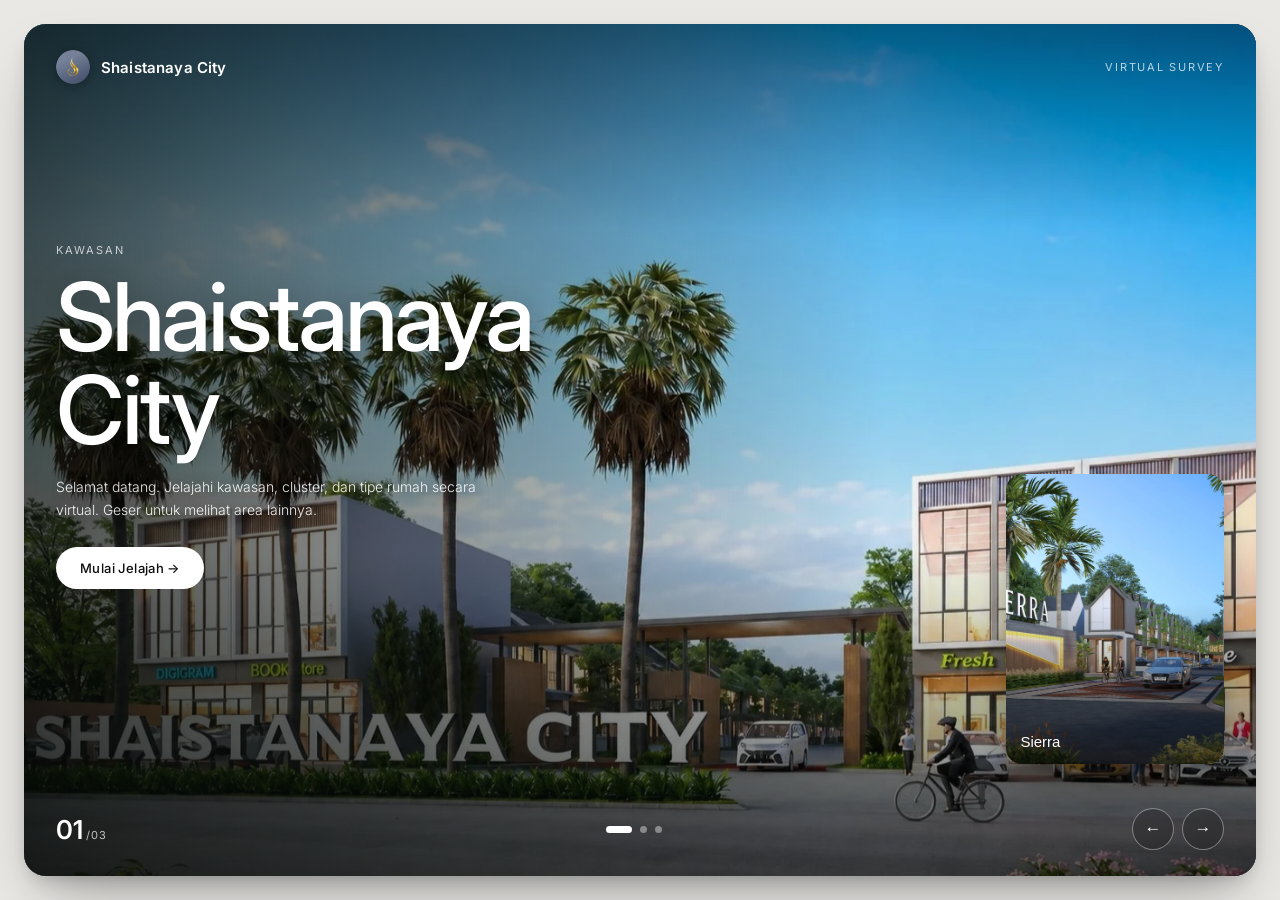
==== index.html @ 9ee5cae0 "Bianca Deluxe: add all 18 photos (ground floor, upper floor, district view) with connections; fix wa" ====
<!doctype html>
<html lang="id">
<head>
<meta charset="utf-8" />
<meta name="viewport" content="width=device-width, initial-scale=1" />
<title>Virtual Survey — Shaistanaya City</title>
<meta name="description" content="Jelajahi cluster Sierra dan Montana di Shaistanaya City secara virtual: lihat tampak luar, tampak dalam, dan spesifikasi tiap tipe rumah dari HP atau laptop." />
<meta name="theme-color" content="#0d0d0d" />
<link rel="canonical" href="https://virtualsurvey.vercel.app/" />
<!-- Pratinjau saat link dibagikan (WhatsApp, Facebook, Instagram DM, dll). Ganti og.jpg untuk mengubah gambarnya (1200×630). -->
<meta property="og:type" content="website" />
<meta property="og:site_name" content="Shaistanaya City" />
<meta property="og:locale" content="id_ID" />
<meta property="og:title" content="Virtual Survey Shaistanaya City" />
<meta property="og:description" content="Jelajahi cluster dan rumahnya secara virtual, langsung dari HP atau laptop." />
<meta property="og:url" content="https://virtualsurvey.vercel.app/" />
<meta property="og:image" content="https://virtualsurvey.vercel.app/og.jpg" />
<meta property="og:image:type" content="image/jpeg" />
<meta property="og:image:width" content="1200" />
<meta property="og:image:height" content="630" />
<meta property="og:image:alt" content="Gerbang Shaistanaya City dengan pohon palem dan area komersial" />
<meta name="twitter:card" content="summary_large_image" />
<meta name="twitter:title" content="Virtual Survey Shaistanaya City" />
<meta name="twitter:description" content="Jelajahi cluster dan rumahnya secara virtual, langsung dari HP atau laptop." />
<meta name="twitter:image" content="https://virtualsurvey.vercel.app/og.jpg" />
<link rel="preload" as="image" href="photos/home-gerbang.webp" fetchpriority="high" />
<link rel="icon" type="image/png" sizes="32x32" href="favicon-32.png" />
<link rel="icon" type="image/png" sizes="192x192" href="assets/icon-192.png" />
<link rel="apple-touch-icon" href="assets/apple-touch-icon.png" />
<link rel="preconnect" href="https://fonts.googleapis.com" />
<link rel="preconnect" href="https://fonts.gstatic.com" crossorigin />
<link href="https://fonts.googleapis.com/css2?family=Inter:wght@300;400;500;600&display=swap" rel="stylesheet" />
<link rel="stylesheet" href="vendor/pannellum.css" />
<link rel="stylesheet" href="survey.css?v=202611200611" />
<link rel="stylesheet" href="home.css?v=202611200611" />
<link rel="stylesheet" href="lead.css?v=202611200611" />
</head>
<body>
  <div class="stage">
    <div id="pano"></div>
  <div id="tv" class="tv" aria-hidden="true"></div>
  <div id="flat" class="flat" aria-hidden="true"><img alt=""></div>
    <div class="shade" aria-hidden="true"></div>

    <header class="top">
      <button class="brand" id="brand" type="button" aria-label="Kembali ke beranda"><span class="brand__back" aria-hidden="true">‹</span><img class="brand__logo" src="assets/logo.png" width="28" height="28" alt="" /> Shaistanaya City</button>
      <nav class="types" id="types" aria-label="Pilih tipe rumah"></nav>
      <button class="pill" id="panel-toggle" type="button" aria-expanded="false" aria-controls="panel">Spesifikasi</button>
    </header>

    <h1 class="hero" id="scene-title" aria-live="polite"></h1>

    <footer class="bottom">
      <div class="counter"><b id="count-cur">01</b><span id="count-all">/01</span></div>
      <nav class="floornav" id="floors-nav" aria-label="Pilih lantai"></nav>
    </footer>

    <nav class="rail" id="rail" aria-label="Daftar ruangan"></nav>
    <p class="hint" id="hint" aria-hidden="true"></p>
    <div class="dock" id="dock" role="group" aria-label="Kontrol tur">
      <button id="dock-prev" type="button" aria-label="Ruangan sebelumnya">←</button>
      <button id="dock-play" class="dock__play" type="button" aria-pressed="false" aria-label="Putar tur otomatis"><span class="dock__ico">▶</span><span class="dock__lbl">Tur Otomatis</span></button>
      <button id="dock-next" type="button" aria-label="Ruangan berikutnya">→</button>
      <button id="dock-full" class="dock__full" type="button" aria-label="Layar penuh">⛶</button>
    </div>

    <div class="vid" id="vid" aria-hidden="true"><div class="vid__box"><button class="vid__x" type="button" aria-label="Tutup video">×</button><div class="vid__frame"></div></div></div>

    <aside class="panel" id="panel" aria-hidden="true">
      <button class="panel__close" id="panel-close" type="button" aria-label="Tutup">×</button>
      <p class="eyebrow" id="unit-name"></p>
      <div class="floors" id="floors" role="tablist" aria-label="Pilih lantai"></div>
      <div class="plan" id="plan">
        <img id="plan-img" alt="Denah lantai" />
        <div id="plan-dots"></div>
      </div>
      <p class="plan__hint" id="plan-hint">Titik emas = posisi Anda. Ketuk titik lain untuk pindah ruangan.</p>
      <div class="info">
        <h2 id="floor-name"></h2>
        <dl class="specs" id="specs"></dl>
        <h3>Ringkasan Unit</h3>
        <dl class="specs specs--summary" id="summary"></dl>
        <details class="more" id="building-box">
          <summary>Spesifikasi Bangunan</summary>
          <dl class="specs" id="building"></dl>
        </details>
        <h3>Ruangan</h3>
        <div class="rooms" id="rooms"></div>
      </div>
    </aside>

    <section class="home" id="home" aria-label="Beranda"></section>
  </div>

  <script src="vendor/pannellum.js"></script>
  <script src="data.js?v=202611200611"></script>
  <script src="survey.js?v=202611200611"></script>
  <script src="home.js?v=202611200611"></script>
  <script src="lead.js?v=202611200611"></script>
</body>
</html>
---- vendor/pannellum.css ----
/* Pannellum 2.5.6, https://github.com/mpetroff/pannellum */
.pnlm-container{margin:0;padding:0;overflow:hidden;position:relative;cursor:default;width:100%;height:100%;font-family:Helvetica,"Nimbus Sans L","Liberation Sans",Arial,sans-serif;background:#f4f4f4 url('data:image/svg+xml,%3Csvg%20xmlns%3D%22http%3A%2F%2Fwww.w3.org%2F2000%2Fsvg%22%20width%3D%2267%22%20height%3D%22100%22%20viewBox%3D%220%200%2067%20100%22%3E%0A%3Cpath%20stroke%3D%22%23ccc%22%20fill%3D%22none%22%20d%3D%22M33.5%2C50%2C0%2C63%2C33.5%2C75%2C67%2C63%2C33.5%2C50m-33.5-50%2C67%2C25m-0.5%2C0%2C0%2C75m-66.5-75%2C67-25m-33.5%2C75%2C0%2C25m0-100%2C0%2C50%22%2F%3E%0A%3C%2Fsvg%3E%0A') repeat;-webkit-user-select:none;-khtml-user-select:none;-moz-user-select:none;-o-user-select:none;-ms-user-select:none;user-select:none;outline:0;line-height:1.4;contain:content}.pnlm-container *{box-sizing:content-box}.pnlm-ui{position:absolute;width:100%;height:100%;z-index:1}.pnlm-grab{cursor:grab;cursor:url('data:image/svg+xml,%3Csvg%20xmlns%3D%22http%3A%2F%2Fwww.w3.org%2F2000%2Fsvg%22%20height%3D%2226%22%20width%3D%2226%22%3E%0A%3Cpath%20stroke%3D%22%23000%22%20stroke-width%3D%221px%22%20fill%3D%22%23fff%22%20d%3D%22m15.3%2020.5s6.38-6.73%204.64-8.24-3.47%201.01-3.47%201.01%203.61-5.72%201.41-6.49c-2.2-0.769-3.33%204.36-3.33%204.36s0.873-5.76-1.06-5.76-1.58%205.39-1.58%205.39-0.574-4.59-2.18-4.12c-1.61%200.468-0.572%205.51-0.572%205.51s-1.58-4.89-2.93-3.79c-1.35%201.11%200.258%205.25%200.572%206.62%200.836%202.43%202.03%202.94%202.17%205.55%22%2F%3E%0A%3C%2Fsvg%3E%0A') 12 8,default}.pnlm-grabbing{cursor:grabbing;cursor:url('data:image/svg+xml,%3Csvg%20xmlns%3D%22http%3A%2F%2Fwww.w3.org%2F2000%2Fsvg%22%20height%3D%2226%22%20width%3D%2226%22%3E%0A%3Cpath%20stroke%3D%22%23000%22%20stroke-width%3D%221px%22%20fill%3D%22%23fff%22%20d%3D%22m15.3%2020.5s5.07-5.29%203.77-6.74c-1.31-1.45-2.53%200.14-2.53%200.14s2.74-3.29%200.535-4.06c-2.2-0.769-2.52%201.3-2.52%201.3s0.81-2.13-1.12-2.13-1.52%201.77-1.52%201.77-0.261-1.59-1.87-1.12c-1.61%200.468-0.874%202.17-0.874%202.17s-0.651-1.55-2-0.445c-1.35%201.11-0.68%202.25-0.365%203.62%200.836%202.43%202.03%202.94%202.17%205.55%22%2F%3E%0A%3C%2Fsvg%3E%0A') 12 8,default}.pnlm-sprite{background-image:url('data:image/svg+xml,%3Csvg%20xmlns%3D%22http%3A%2F%2Fwww.w3.org%2F2000%2Fsvg%22%20width%3D%2226%22%20height%3D%22208%22%3E%0A%3Ccircle%20fill-opacity%3D%22.78%22%20cy%3D%22117%22%20cx%3D%2213%22%20r%3D%2211%22%20fill%3D%22%23fff%22%2F%3E%0A%3Ccircle%20fill-opacity%3D%22.78%22%20cy%3D%22143%22%20cx%3D%2213%22%20r%3D%2211%22%20fill%3D%22%23fff%22%2F%3E%0A%3Ccircle%20cy%3D%22169%22%20cx%3D%2213%22%20r%3D%227%22%20fill%3D%22none%22%20stroke%3D%22%23000%22%20stroke-width%3D%222%22%2F%3E%0A%3Ccircle%20cy%3D%22195%22%20cx%3D%2213%22%20r%3D%227%22%20fill%3D%22none%22%20stroke%3D%22%23000%22%20stroke-width%3D%222%22%2F%3E%0A%3Ccircle%20cx%3D%2213%22%20cy%3D%22195%22%20r%3D%222.5%22%2F%3E%0A%3Cpath%20d%3D%22m5%2083v6h2v-4h4v-2zm10%200v2h4v4h2v-6zm-5%205v6h6v-6zm-5%205v6h6v-2h-4v-4zm14%200v4h-4v2h6v-6z%22%2F%3E%0A%3Cpath%20d%3D%22m13%20110a7%207%200%200%200%20-7%207%207%207%200%200%200%207%207%207%207%200%200%200%207%20-7%207%207%200%200%200%20-7%20-7zm-1%203h2v2h-2zm0%203h2v5h-2z%22%2F%3E%0A%3Cpath%20d%3D%22m5%2057v6h2v-4h4v-2zm10%200v2h4v4h2v-6zm-10%2010v6h6v-2h-4v-4zm14%200v4h-4v2h6v-6z%22%2F%3E%0A%3Cpath%20d%3D%22m17%2038v2h-8v-2z%22%2F%3E%0A%3Cpath%20d%3D%22m12%209v3h-3v2h3v3h2v-3h3v-2h-3v-3z%22%2F%3E%0A%3Cpath%20d%3D%22m13%20136-6.125%206.125h4.375v7.875h3.5v-7.875h4.375z%22%2F%3E%0A%3Cpath%20d%3D%22m10.428%20173.33v-5.77l5-2.89v5.77zm1-1.73%203-1.73-3.001-1.74z%22%2F%3E%0A%3C%2Fsvg%3E%0A')}.pnlm-container:-moz-full-screen{height:100%!important;width:100%!important;position:static!important}.pnlm-container:-webkit-full-screen{height:100%!important;width:100%!important;position:static!important}.pnlm-container:-ms-fullscreen{height:100%!important;width:100%!important;position:static!important}.pnlm-container:fullscreen{height:100%!important;width:100%!important;position:static!important}.pnlm-render-container{cursor:inherit;position:absolute;height:100%;width:100%}.pnlm-controls{margin-top:4px;background-color:#fff;border:1px solid #999;border-color:rgba(0,0,0,0.4);border-radius:3px;cursor:pointer;z-index:2;-webkit-transform:translateZ(9999px);transform:translateZ(9999px)}.pnlm-control:hover{background-color:#f8f8f8}.pnlm-controls-container{position:absolute;top:0;left:4px;z-index:1}.pnlm-zoom-controls{width:26px;height:52px}.pnlm-zoom-in{width:100%;height:50%;position:absolute;top:0;border-radius:3px 3px 0 0}.pnlm-zoom-out{width:100%;height:50%;position:absolute;bottom:0;background-position:0 -26px;border-top:1px solid #ddd;border-top-color:rgba(0,0,0,0.10);border-radius:0 0 3px 3px}.pnlm-fullscreen-toggle-button,.pnlm-orientation-button,.pnlm-hot-spot-debug-indicator{width:26px;height:26px}.pnlm-hot-spot-debug-indicator{position:absolute;top:50%;left:50%;width:26px;height:26px;margin:-13px 0 0 -13px;background-color:rgba(255,255,255,0.5);border-radius:13px;display:none}.pnlm-orientation-button-inactive{background-position:0 -156px}.pnlm-orientation-button-active{background-position:0 -182px}.pnlm-fullscreen-toggle-button-inactive{background-position:0 -52px}.pnlm-fullscreen-toggle-button-active{background-position:0 -78px}.pnlm-panorama-info{position:absolute;bottom:4px;background-color:rgba(0,0,0,0.7);border-radius:0 3px 3px 0;padding-right:10px;color:#fff;text-align:left;display:none;z-index:2;-webkit-transform:translateZ(9999px);transform:translateZ(9999px)}.pnlm-title-box{position:relative;font-size:20px;display:table;padding-left:5px;margin-bottom:3px}.pnlm-author-box{position:relative;font-size:12px;display:table;padding-left:5px}.pnlm-load-box{position:absolute;top:50%;left:50%;width:200px;height:150px;margin:-75px 0 0 -100px;background-color:rgba(0,0,0,0.7);border-radius:3px;text-align:center;font-size:20px;display:none;color:#fff}.pnlm-load-box p{margin:20px 0}.pnlm-lbox{position:absolute;top:50%;left:50%;width:20px;height:20px;margin:-10px 0 0 -10px;display:none}.pnlm-loading{animation-duration:1.5s;-webkit-animation-duration:1.5s;animation-name:pnlm-mv;-webkit-animation-name:pnlm-mv;animation-iteration-count:infinite;-webkit-animation-iteration-count:infinite;animation-timing-function:linear;-webkit-animation-timing-function:linear;height:10px;width:10px;background-color:#fff;position:relative}@keyframes pnlm-mv{from{left:0;top:0}25%{left:10px;top:0}50%{left:10px;top:10px}75%{left:0;top:10px}to{left:0;top:0}}@-webkit-keyframes pnlm-mv{from{left:0;top:0}25%{left:10px;top:0}50%{left:10px;top:10px}75%{left:0;top:10px}to{left:0;top:0}}.pnlm-load-button{position:absolute;top:50%;left:50%;width:200px;height:100px;margin:-50px 0 0 -100px;background-color:rgba(0,0,0,.7);border-radius:3px;text-align:center;font-size:20px;display:table;color:#fff;cursor:pointer}.pnlm-load-button:hover{background-color:rgba(0,0,0,.8)}.pnlm-load-button p{display:table-cell;vertical-align:middle}.pnlm-info-box{font-size:15px;position:absolute;top:50%;left:50%;width:200px;height:150px;margin:-75px 0 0 -100px;background-color:#000;border-radius:3px;display:table;text-align:center;color:#fff;table-layout:fixed}.pnlm-info-box a,.pnlm-author-box a{color:#fff;word-wrap:break-word;overflow-wrap:break-word}.pnlm-info-box p{display:table-cell;vertical-align:middle;padding:0 5px 0 5px}.pnlm-error-msg{display:none}.pnlm-about-msg{font-size:11px;line-height:11px;color:#fff;padding:5px 8px 5px 8px;background:rgba(0,0,0,0.7);border-radius:3px;position:absolute;top:50px;left:50px;display:none;opacity:0;-moz-transition:opacity .3s ease-in-out;-webkit-transition:opacity .3s ease-in-out;-o-transition:opacity .3s ease-in-out;-ms-transition:opacity .3s ease-in-out;transition:opacity .3s ease-in-out;z-index:1}.pnlm-about-msg a:link,.pnlm-about-msg a:visited{color:#fff}.pnlm-about-msg a:hover,.pnlm-about-msg a:active{color:#eee}.pnlm-hotspot-base{position:absolute;visibility:hidden;cursor:default;vertical-align:middle;top:0;z-index:1}.pnlm-hotspot{height:26px;width:26px;border-radius:13px}.pnlm-hotspot:hover{background-color:rgba(255,255,255,0.2)}.pnlm-hotspot.pnlm-info{background-position:0 -104px}.pnlm-hotspot.pnlm-scene{background-position:0 -130px}div.pnlm-tooltip span{visibility:hidden;position:absolute;border-radius:3px;background-color:rgba(0,0,0,0.7);color:#fff;text-align:center;max-width:200px;padding:5px 10px;margin-left:-220px;cursor:default}div.pnlm-tooltip:hover span{visibility:visible}div.pnlm-tooltip:hover span:after{content:'';position:absolute;width:0;height:0;border-width:10px;border-style:solid;border-color:rgba(0,0,0,0.7) transparent transparent transparent;bottom:-20px;left:-10px;margin:0 50%}.pnlm-compass{position:absolute;width:50px;height:50px;right:4px;bottom:4px;border-radius:25px;background-image:url('data:image/svg+xml,%3Csvg%20xmlns%3D%22http%3A%2F%2Fwww.w3.org%2F2000%2Fsvg%22%20height%3D%2250%22%20width%3D%2250%22%3E%0A%3Cpath%20d%3D%22m24.5078%206-3.2578%2018h7.5l-3.25781-18h-0.984376zm-3.2578%2020%203.2578%2018h0.9844l3.2578-18h-7.5zm1.19531%200.9941h5.10938l-2.5547%2014.1075-2.5547-14.1075z%22%2F%3E%0A%3C%2Fsvg%3E%0A');cursor:default;display:none}.pnlm-world{position:absolute;left:50%;top:50%}.pnlm-face{position:absolute;-webkit-transform-origin:0 0;transform-origin:0 0}.pnlm-dragfix,.pnlm-preview-img{position:absolute;height:100%;width:100%}.pnlm-preview-img{background-size:cover;background-position:center}.pnlm-lbar{width:150px;margin:0 auto;border:#fff 1px solid;height:6px}.pnlm-lbar-fill{background:#fff;height:100%;width:0}.pnlm-lmsg{font-size:12px}.pnlm-fade-img{position:absolute;top:0;left:0}.pnlm-pointer{cursor:pointer}
---- survey.css ----
:root{--page:#e9e8e5;--ink:#0d0d0d;--text:#fff;--soft:rgba(255,255,255,.72);--line:rgba(255,255,255,.16);--accent:#e8c98a;
--glass:rgba(18,20,18,.55);--serif:"Inter",-apple-system,BlinkMacSystemFont,"Segoe UI",Roboto,Helvetica,Arial,sans-serif;font-family:var(--serif)}
*{box-sizing:border-box}
html,body{height:100%;margin:0}
body{background:var(--page);color:var(--text);padding:24px;-webkit-font-smoothing:antialiased}
.stage{position:relative;height:100%;border-radius:22px;overflow:hidden;background:#111;box-shadow:0 30px 60px -20px rgba(0,0,0,.35),0 8px 20px -8px rgba(0,0,0,.25)}
#pano{position:absolute;inset:0}
.shade{position:absolute;inset:0;pointer-events:none;z-index:2;
background:radial-gradient(120% 90% at 50% 45%,rgba(0,0,0,.05) 30%,rgba(0,0,0,.45) 100%),linear-gradient(180deg,rgba(0,0,0,.35),transparent 22%,transparent 70%,rgba(0,0,0,.45))}
.pnlm-controls-container,.pnlm-about-msg{display:none!important}
.pnlm-hotspot-base.pnlm-scene{width:24px;height:24px;border-radius:50%;background:rgba(255,255,255,.22);border:1.5px solid rgba(255,255,255,.9);
backdrop-filter:blur(4px);box-shadow:0 0 0 0 rgba(255,255,255,.5);animation:ringS 2.4s infinite}
.pnlm-hotspot-base.pnlm-scene::after{content:"";position:absolute;left:50%;top:50%;width:6px;height:6px;margin:-3px 0 0 -3px;border-radius:50%;background:#fff}
.pnlm-hotspot-base.pnlm-scene::before{content:"";position:absolute;inset:-12px}
@keyframes ringS{0%{box-shadow:0 0 0 0 rgba(255,255,255,.45)}100%{box-shadow:0 0 0 10px rgba(255,255,255,0)}}
.pnlm-hotspot-base.pnlm-scene:hover{background:rgba(255,255,255,.4)}
.pnlm-tooltip span{background:rgba(13,13,13,.85)!important;color:#fff!important;font-family:var(--serif);font-size:12px;letter-spacing:.04em;border-radius:999px!important;padding:6px 12px!important}
@keyframes ring{0%{box-shadow:0 0 0 0 rgba(255,255,255,.45)}100%{box-shadow:0 0 0 16px rgba(255,255,255,0)}}

.top{position:absolute;z-index:5;left:0;right:0;top:0;display:flex;justify-content:space-between;align-items:center;padding:26px 32px;pointer-events:none}
.brand{pointer-events:auto;background:none;border:0;padding:4px 0;color:#fff;font:600 15px var(--serif);letter-spacing:.01em;cursor:pointer}
.brand{display:inline-flex;align-items:center;gap:8px}
.brand__back{opacity:.7;margin-right:-2px}
.brand:hover .brand__back{opacity:1}
.brand__logo{display:block;width:28px;height:28px;border-radius:50%;box-shadow:0 1px 8px rgba(0,0,0,.35)}
.pill{pointer-events:auto;background:var(--ink);color:#fff;border:0;border-radius:999px;padding:10px 20px;font:500 12px var(--serif);letter-spacing:.04em;cursor:pointer;transition:transform .2s,background .2s}
.pill:hover{transform:translateY(-1px);background:#000}

.types{pointer-events:auto;display:flex;gap:4px;padding:4px;border-radius:999px;background:rgba(0,0,0,.28);backdrop-filter:blur(14px);-webkit-backdrop-filter:blur(14px);border:1px solid var(--line);max-width:60%;overflow-x:auto;scrollbar-width:none}
.types::-webkit-scrollbar{display:none}
.types button{flex:none;background:none;border:0;border-radius:999px;padding:8px 16px;color:var(--soft);font:500 12px var(--serif);letter-spacing:.03em;cursor:pointer;white-space:nowrap;transition:background .2s,color .2s}
.types button:hover{color:#fff}
.types button.off{opacity:.5;cursor:default}
.types button.off:hover{color:var(--soft)}
.types button em{font-style:normal;font-size:9px;letter-spacing:.1em;text-transform:uppercase;margin-left:7px;padding:2px 6px;border-radius:99px;background:rgba(255,255,255,.16)}
.types button[aria-selected=true]{background:#fff;color:var(--ink)}
.hero{position:absolute;z-index:4;left:32px;bottom:88px;margin:0;max-width:60%;text-align:left;pointer-events:none;
font-weight:500;font-size:clamp(17px,1.9vw,24px);letter-spacing:-.01em;line-height:1.2;text-shadow:0 1px 14px rgba(0,0,0,.45);opacity:0;transform:translateY(6px);transition:opacity .6s ease,transform .6s ease}
.hero.show{opacity:1;transform:none}

.bottom{position:absolute;z-index:5;left:0;right:0;bottom:0;display:flex;justify-content:space-between;align-items:flex-end;padding:26px 32px;pointer-events:none}
.counter{display:flex;align-items:baseline;gap:4px}
.counter b{font-weight:600;font-size:26px;letter-spacing:-.01em}
.counter span{font-size:11px;color:var(--soft);letter-spacing:.06em}
.floornav{display:flex;gap:18px;pointer-events:auto}
.floornav button{background:none;border:0;padding:4px 0;color:var(--soft);font:400 11px var(--serif);letter-spacing:.05em;cursor:pointer;border-bottom:1px solid transparent;transition:color .2s,border-color .2s}
.floornav button:hover{color:#fff}
.floornav button[aria-selected=true]{color:#fff;border-bottom-color:#fff}

.panel{position:absolute;z-index:10;top:80px;right:16px;bottom:16px;width:min(380px,calc(100% - 32px));overflow-y:auto;padding:26px 22px 24px;border-radius:18px;
background:var(--glass);backdrop-filter:blur(22px) saturate(1.2);-webkit-backdrop-filter:blur(22px) saturate(1.2);border:1px solid var(--line);
transform:translateX(calc(100% + 24px));opacity:0;visibility:hidden;transition:transform .45s cubic-bezier(.2,.8,.2,1),opacity .35s,visibility .45s}
.panel.open{transform:none;opacity:1;visibility:visible}
.panel__close{position:absolute;right:14px;top:10px;background:none;border:0;color:var(--soft);font-size:26px;line-height:1;cursor:pointer}
.eyebrow{margin:0 0 14px;font-size:11px;letter-spacing:.14em;text-transform:uppercase;color:var(--soft)}
.floors{display:flex;gap:6px;margin-bottom:14px}
.floors button{flex:1;padding:9px 8px;border-radius:999px;border:1px solid var(--line);background:transparent;color:var(--soft);font:400 12px var(--serif);letter-spacing:.04em;cursor:pointer}
.floors button[aria-selected=true]{background:#fff;color:var(--ink);border-color:#fff;font-weight:500}
.plan{position:relative;border-radius:12px;overflow:hidden;background:#e4ddd2;box-shadow:inset 0 0 0 1px rgba(255,255,255,.12)}
.plan img{display:block;width:100%;height:auto}
.plan__hint{margin:8px 2px 0;font-size:11px;line-height:1.5;font-weight:300;color:var(--soft)}
.dot{position:absolute;width:16px;height:16px;margin:-8px 0 0 -8px;padding:0;border-radius:50%;border:1.5px solid rgba(255,255,255,.95);background:rgba(24,28,25,.82);cursor:pointer;box-shadow:0 1px 5px rgba(0,0,0,.35);transition:transform .2s,background .2s}
.dot::after{content:"";position:absolute;left:50%;top:50%;width:4px;height:4px;margin:-2px 0 0 -2px;border-radius:50%;background:rgba(255,255,255,.9)}
.dot:hover{transform:scale(1.25);background:rgba(24,28,25,.95)}
.dot:focus-visible{outline:2px solid var(--accent);outline-offset:2px}
.dot[aria-current=true]{width:24px;height:24px;margin:-12px 0 0 -12px;background:var(--accent);border:2px solid #fff;box-shadow:0 0 0 0 rgba(232,201,138,.75),0 2px 8px rgba(0,0,0,.4);animation:pulse 2.2s infinite}
.dot[aria-current=true]::after{width:6px;height:6px;margin:-3px 0 0 -3px;background:#2a2113}
@keyframes pulse{0%{box-shadow:0 0 0 0 rgba(232,201,138,.7),0 2px 8px rgba(0,0,0,.4)}100%{box-shadow:0 0 0 16px rgba(232,201,138,0),0 2px 8px rgba(0,0,0,.4)}}
.info h2{font-weight:500;font-size:20px;letter-spacing:-.01em;margin:20px 0 6px}
.info h3{font-weight:500;font-size:11px;text-transform:uppercase;letter-spacing:.14em;color:var(--soft);margin:24px 0 6px}
.specs{margin:0;display:grid;grid-template-columns:auto 1fr}
.specs dt,.specs dd{margin:0;padding:10px 0;border-bottom:1px solid var(--line);font-size:13px}
.specs dt{color:var(--soft);padding-right:16px;font-weight:300}
.specs dd{text-align:right;font-weight:400}
.more{margin:22px 0 0;border-top:1px solid var(--line)}
.more summary{cursor:pointer;list-style:none;display:flex;align-items:center;justify-content:space-between;padding:14px 0 6px;font-weight:500;font-size:11px;text-transform:uppercase;letter-spacing:.14em;color:var(--soft)}
.more summary::-webkit-details-marker{display:none}
.more summary::after{content:"+";font-size:16px;letter-spacing:0}
.more[open] summary::after{content:"–"}
.more summary:focus-visible{outline:2px solid #fff;outline-offset:2px}
.more .specs{margin-bottom:6px}
.rooms{display:flex;flex-wrap:wrap;gap:6px}
.rooms button{border:1px solid var(--line);background:transparent;color:var(--soft);padding:7px 13px;border-radius:999px;font:400 12px var(--serif);cursor:pointer}
.rooms button:hover{color:#fff;border-color:#fff}
.rooms button[aria-current=true]{background:#fff;color:var(--ink);border-color:#fff}

/* Dock kontrol tur */
.dock{position:absolute;z-index:6;left:50%;bottom:22px;transform:translateX(-50%);display:flex;align-items:center;gap:6px;padding:5px;border-radius:999px;background:rgba(0,0,0,.3);backdrop-filter:blur(14px);-webkit-backdrop-filter:blur(14px);border:1px solid var(--line)}
.dock button{display:inline-flex;align-items:center;justify-content:center;gap:8px;min-width:38px;height:38px;padding:0 12px;border:0;border-radius:999px;background:transparent;color:#fff;font:500 12px var(--serif);letter-spacing:.03em;cursor:pointer;transition:background .2s,color .2s}
.dock button:hover{background:rgba(255,255,255,.18)}
.dock .dock__play{background:#fff;color:var(--ink);padding:0 16px}
.dock .dock__play:hover{background:#f0efec}
.dock__ico{font-size:10px}
.dock button:focus-visible,.rail button:focus-visible{outline:2px solid #fff;outline-offset:2px}

/* Rel progres */
.rail{position:absolute;z-index:6;right:20px;top:50%;transform:translateY(-50%);display:flex;flex-direction:column;align-items:flex-end;gap:2px}
.rail button{position:relative;width:40px;height:14px;padding:0;border:0;background:none;cursor:pointer}
.rail button::after{content:"";position:absolute;right:0;top:6px;height:2px;width:14px;border-radius:2px;background:rgba(255,255,255,.5);transition:width .3s,background .3s}
.rail button:hover::after{width:26px;background:#fff}
.rail button[aria-current=true]::after{width:34px;background:#fff}
.rail button::before{content:attr(data-title);position:absolute;right:calc(100% + 4px);top:50%;transform:translateY(-50%) translateX(6px);white-space:nowrap;font:500 11px var(--serif);padding:5px 11px;border-radius:999px;background:rgba(13,13,13,.82);color:#fff;opacity:0;pointer-events:none;transition:opacity .2s,transform .2s}
.rail button:hover::before{opacity:1;transform:translateY(-50%)}

/* Petunjuk singkat */
.hint{position:absolute;z-index:6;left:50%;bottom:76px;transform:translate(-50%,8px);margin:0;padding:8px 16px;border-radius:999px;background:rgba(13,13,13,.62);backdrop-filter:blur(10px);-webkit-backdrop-filter:blur(10px);font-size:12px;letter-spacing:.03em;color:#fff;pointer-events:none;opacity:0;transition:opacity .5s,transform .5s;text-align:center;max-width:86%}
.hint.show{opacity:1;transform:translate(-50%,0)}

/* Titik info (mis. Smart Door Lock) */
.pnlm-hotspot-base.pin{background:none!important;width:30px;height:30px;border-radius:50%;cursor:pointer;overflow:visible}
.pin i{display:flex;align-items:center;justify-content:center;width:30px;height:30px;border-radius:50%;background:#fff;color:var(--ink);font:italic 600 14px Georgia,serif;box-shadow:0 0 0 0 rgba(255,255,255,.7);animation:ring 2s infinite}
.pin__card{position:absolute;left:38px;top:50%;transform:translateY(-50%) translateX(-6px);display:flex;flex-direction:column;gap:3px;width:max-content;max-width:210px;padding:10px 14px;border-radius:12px;background:rgba(13,13,13,.86);backdrop-filter:blur(10px);color:#fff;font-family:var(--serif);text-align:left;opacity:0;pointer-events:none;transition:opacity .25s,transform .25s}
.pin__card strong{font-weight:600;font-size:12px;letter-spacing:.02em}
.pin__card small{font-size:11px;line-height:1.45;font-weight:300;color:rgba(255,255,255,.85)}
.pin:hover .pin__card,.pin.open .pin__card{opacity:1;transform:translateY(-50%)}

@media (max-width:820px){
 .rail{display:none}
 .dock{left:auto;right:14px;transform:none;bottom:60px}
 .hero{max-width:52%}
 .floornav{gap:12px}
 .dock .dock__lbl,.dock .dock__full{display:none}
 .dock .dock__play{padding:0}
 .hint{bottom:116px}
 body{padding:10px}
 .stage{border-radius:18px}
 .top,.bottom{padding:18px 18px}
 .top{flex-wrap:wrap;gap:12px}
 .types{order:3;max-width:100%;width:100%}
 .hero{left:18px;bottom:78px;max-width:75%}
 .panel{left:10px;right:10px;top:auto;bottom:10px;width:auto;max-height:72%;transform:translateY(calc(100% + 24px))}
 .panel.open{transform:none}
}
[hidden]{display:none!important}

/* Foto statis (tanpa proyeksi/lengkung): foto memenuhi layar, tombol pindah di atasnya */
.flat{position:absolute;inset:0;z-index:1;overflow:hidden;background:#111;opacity:0;visibility:hidden;transition:opacity .5s}
.flat.on{opacity:1;visibility:visible}
.flat img{position:absolute;max-width:none;user-select:none;-webkit-user-drag:none}
.flat-hs{position:absolute;width:24px;height:24px;margin:-12px 0 0 -12px;border-radius:50%;background:rgba(255,255,255,.22);border:1.5px solid rgba(255,255,255,.9);
backdrop-filter:blur(4px);animation:ringS 2.4s infinite;cursor:pointer;padding:0}
.flat-hs::after{content:"";position:absolute;left:50%;top:50%;width:6px;height:6px;margin:-3px 0 0 -3px;border-radius:50%;background:#fff}
.flat-hs::before{content:"";position:absolute;inset:-12px}
.flat-hs:hover{background:rgba(255,255,255,.4)}
.flat-hs span{position:absolute;left:50%;bottom:calc(100% + 8px);transform:translateX(-50%);white-space:nowrap;opacity:0;pointer-events:none;transition:opacity .2s;
background:rgba(13,13,13,.85);color:#fff;font-family:var(--serif);font-size:12px;letter-spacing:.04em;border-radius:999px;padding:6px 12px}
.flat-hs:hover span,.flat-hs:focus-visible span{opacity:1}

/* Tombol putar video di TV + jendela YouTube */
.pnlm-hotspot-base.vidpin{width:32px;height:32px;border-radius:50%;background:none!important;overflow:visible;cursor:pointer}

.vidpin__dot i{display:flex;align-items:center;justify-content:center;width:100%;height:100%;border-radius:50%;background:rgba(255,255,255,.92);color:#111;font-style:normal;font-size:11px;padding-left:2px;box-sizing:border-box;animation:ring 2s infinite}
.pnlm-hotspot-base.vidpin .vidpin__dot,.pnlm-hotspot-base.vidpin{display:block}
.vidpin__dot span{position:absolute;left:50%;bottom:calc(100% + 8px);transform:translateX(-50%);white-space:nowrap;opacity:0;pointer-events:none;transition:opacity .2s;background:rgba(13,13,13,.85);color:#fff;font-family:var(--serif);font-size:12px;letter-spacing:.04em;border-radius:999px;padding:6px 12px}
.vidpin__dot:hover span{opacity:1}
.flat-hs.vidpin__dot{background:none;border:0;backdrop-filter:none;animation:none}
.flat-hs.vidpin__dot i{width:32px;height:32px}
.flat-hs.vidpin__dot{width:32px;height:32px;margin:-16px 0 0 -16px}
.flat-hs.vidpin__dot::after,.flat-hs.vidpin__dot::before{display:none}
.vid{position:absolute;inset:0;z-index:30;display:flex;align-items:center;justify-content:center;background:rgba(0,0,0,.72);backdrop-filter:blur(6px);opacity:0;visibility:hidden;transition:opacity .25s}
.vid.on{opacity:1;visibility:visible}
.vid__box{position:relative;width:min(92%,880px);aspect-ratio:16/9;background:#000;border-radius:14px;box-shadow:0 30px 80px rgba(0,0,0,.6)}
.vid__frame,.vid__frame iframe{position:absolute;inset:0;width:100%;height:100%;border:0;border-radius:14px}
.vid__x{position:absolute;right:-6px;top:-44px;width:36px;height:36px;border-radius:50%;border:1px solid rgba(255,255,255,.5);background:rgba(0,0,0,.4);color:#fff;font-size:22px;line-height:1;cursor:pointer}
@media (max-width:820px){.vid__x{top:-46px;right:0}}

/* Layar TV interaktif: menempel di TV, mengikuti perspektif saat tour diputar */
.tv{position:absolute;left:0;top:0;width:320px;height:180px;z-index:3;display:none;transform-origin:0 0;background:linear-gradient(135deg,#27313f,#0c1016);overflow:hidden;cursor:default;will-change:transform;pointer-events:none}
.tv.on{display:block}
.tv img{position:absolute;inset:0;width:100%;height:100%;object-fit:cover;opacity:.95}
.tv::after{content:"";position:absolute;inset:0;background:linear-gradient(135deg,rgba(255,255,255,.14),transparent 40%,rgba(0,0,0,.22));pointer-events:none;z-index:1}
.tv__play{position:absolute;left:50%;top:50%;width:54px;height:54px;margin:-27px 0 0 -27px;border-radius:50%;background:rgba(255,255,255,.92);color:#111;display:flex;align-items:center;justify-content:center;font-size:20px;padding-left:4px;box-sizing:border-box;z-index:2;animation:ring 2s infinite}
.tv__lbl{position:absolute;left:0;right:0;bottom:8px;text-align:center;z-index:2;color:#fff;font:500 12px var(--serif);letter-spacing:.06em;text-shadow:0 1px 6px rgba(0,0,0,.7)}
.tv iframe{position:absolute;inset:0;width:100%;height:100%;border:0;z-index:3}

/* Umpan balik saat pindah dari foto statis: foto meredup + spinner sampai ruangan tujuan siap */
.flat.busy img{filter:brightness(.6);transition:filter .2s}
.flat.busy::after{content:"";position:absolute;left:50%;top:50%;width:38px;height:38px;margin:-19px 0 0 -19px;border-radius:50%;border:3px solid rgba(255,255,255,.35);border-top-color:#fff;animation:vspin .8s linear infinite;z-index:3}
.flat.busy .flat-hs{pointer-events:none}
.flat-hs.go{background:rgba(255,255,255,.7)}
@keyframes vspin{to{transform:rotate(360deg)}}

/* Layar TV tidak menangkap geseran: hanya tombol putar yang bisa diketuk; saat video berjalan layar menerima sentuhan */
.tv .tv__play{pointer-events:auto;cursor:pointer}
.tv.playing{pointer-events:auto}

/* Pemilih unit: tombol tipe aktif + daftar unit lain */
.types{position:relative;overflow:visible;padding:0;background:none;border:0;backdrop-filter:none;-webkit-backdrop-filter:none;max-width:none}
.types__cur{display:flex;align-items:center;gap:8px;background:rgba(0,0,0,.34)!important;backdrop-filter:blur(14px);-webkit-backdrop-filter:blur(14px);border:1px solid var(--line)!important;border-radius:999px!important;padding:7px 14px!important;color:#fff!important;cursor:pointer}
.types__cur small{font:500 10px var(--serif);letter-spacing:.1em;text-transform:uppercase;color:rgba(255,255,255,.65)}
.types__cur b{font:600 13px var(--serif);letter-spacing:.02em}
.types__cur i{font-style:normal;font-size:11px;opacity:.8}
.types__menu{position:absolute;left:50%;top:calc(100% + 8px);transform:translateX(-50%);width:min(340px,86vw);padding:10px;border-radius:16px;background:rgba(14,14,14,.88);backdrop-filter:blur(18px);-webkit-backdrop-filter:blur(18px);border:1px solid var(--line);box-shadow:0 24px 60px rgba(0,0,0,.45);z-index:20}
.types__menu[hidden]{display:none}
.types__menu p{margin:2px 6px 8px;font:500 10px var(--serif);letter-spacing:.12em;text-transform:uppercase;color:rgba(255,255,255,.55)}
.types__item{display:flex!important;align-items:center;gap:12px;width:100%;text-align:left;padding:8px!important;border-radius:12px!important;color:#fff!important;background:none;border:0}
.types__item:hover{background:rgba(255,255,255,.1)!important}
.types__item img{width:56px;height:56px;object-fit:cover;border-radius:10px;flex:none}
.types__item span{display:flex;flex-direction:column;gap:2px;flex:1;min-width:0}
.types__item b{font:600 13px var(--serif)}
.types__item small{font:400 11px var(--serif);color:rgba(255,255,255,.6)}
.types__item em{font-style:normal;font:500 10px var(--serif);letter-spacing:.08em;text-transform:uppercase;padding:4px 9px;border-radius:99px;background:rgba(255,255,255,.16);white-space:nowrap}
.types__item.cur{background:rgba(255,255,255,.08)!important;cursor:default}
.types__item.cur em{background:#fff;color:#111}
.types__item.off{opacity:.5;cursor:default}
@media (max-width:820px){.types{width:100%;order:3}.types__cur{width:100%;justify-content:center}.types__menu{left:0;transform:none;width:100%}}
---- home.css ----
.home{position:absolute;inset:0;z-index:30;color:#fff;overflow:hidden;background:#0b0f0c;transition:opacity .8s ease,visibility .8s}
.home.hide{opacity:0;visibility:hidden;pointer-events:none}
.home.instant{transition:none}
.home__bgs,.home__bg{position:absolute;inset:0}
.home__bg{background-size:cover;background-position:center;opacity:0;transform:translate3d(var(--px,0),var(--py,0),0) scale(1.12);transition:opacity 1s ease,transform .9s ease-out}
.home__bg.on{opacity:1;transform:translate3d(var(--px,0),var(--py,0),0) scale(1.06)}
.home__shade{position:absolute;inset:0;pointer-events:none;background:linear-gradient(90deg,rgba(6,10,8,.72) 0%,rgba(6,10,8,.35) 42%,rgba(6,10,8,.05) 70%),linear-gradient(180deg,rgba(6,10,8,.45),transparent 24%,transparent 62%,rgba(6,10,8,.6))}
.home__top{position:absolute;z-index:2;left:0;right:0;top:0;display:flex;justify-content:space-between;align-items:center;padding:26px 32px}
.home__brand{display:inline-flex;align-items:center;gap:11px;font-weight:600;font-size:15px;letter-spacing:.01em}
.home__logo{display:block;width:34px;height:34px;border-radius:50%;box-shadow:0 2px 12px rgba(0,0,0,.35)}
.home__sub{font-size:11px;letter-spacing:.16em;text-transform:uppercase;color:var(--soft)}
.home__content{position:absolute;z-index:2;left:32px;top:46%;transform:translateY(-50%);max-width:min(560px,60%)}
.home__tag{margin:0 0 14px;font-size:11px;letter-spacing:.18em;text-transform:uppercase;color:var(--soft)}
.home__title{margin:0;font-weight:500;font-size:clamp(40px,7.4vw,112px);line-height:.98;letter-spacing:-.035em;text-shadow:0 2px 30px rgba(0,0,0,.3)}
.home__desc{margin:18px 0 26px;max-width:420px;font-size:14px;line-height:1.65;font-weight:300;color:rgba(255,255,255,.92);text-shadow:0 1px 14px rgba(0,0,0,.65)}
.home__cta{display:inline-flex;align-items:center;gap:10px;border:0;border-radius:999px;padding:13px 24px;background:#fff;color:var(--ink);font:500 13px var(--serif);letter-spacing:.03em;cursor:pointer;transition:transform .2s,background .2s}
.home__cta:hover{transform:translateY(-1px)}
.home__cta[disabled]{background:rgba(255,255,255,.16);color:rgba(255,255,255,.78);cursor:default;backdrop-filter:blur(10px);border:1px solid var(--line)}
.home__cta[disabled]:hover{transform:none}
.home__content.in .home__tag,.home__content.in .home__title,.home__content.in .home__desc,.home__content.in .home__cta{animation:rise .8s cubic-bezier(.2,.8,.2,1) both}
.home__content.in .home__title{animation-delay:.06s}
.home__content.in .home__desc{animation-delay:.14s}
.home__content.in .home__cta{animation-delay:.2s}
@keyframes rise{from{opacity:0;transform:translateY(18px)}to{opacity:1;transform:none}}

.home__next{position:absolute;z-index:2;right:32px;bottom:112px;width:clamp(150px,17vw,230px)}
.home__card{display:block;position:relative;width:100%;aspect-ratio:3/4;border:0;padding:0;border-radius:16px;overflow:hidden;cursor:pointer;background:#222 center/cover;box-shadow:0 20px 40px -12px rgba(0,0,0,.55);transition:transform .35s cubic-bezier(.2,.8,.2,1)}
.home__card:hover{transform:translateY(-4px) scale(1.02)}
.home__card::after{content:"";position:absolute;inset:0;background:linear-gradient(180deg,transparent 45%,rgba(0,0,0,.7))}
.home__card span{position:absolute;z-index:1;left:14px;right:14px;bottom:14px;text-align:left;color:#fff}
.home__card small{display:block;font-size:10px;letter-spacing:.16em;text-transform:uppercase;color:var(--soft);margin-bottom:4px}
.home__card strong{font-weight:500;font-size:15px}

.home__bottom{position:absolute;z-index:2;left:0;right:0;bottom:0;display:flex;align-items:center;justify-content:space-between;gap:16px;padding:26px 32px}
.home__count{display:flex;align-items:baseline;gap:4px;min-width:80px}
.home__count b{font-weight:600;font-size:26px;letter-spacing:-.01em}
.home__count span{font-size:11px;color:var(--soft);letter-spacing:.06em}
.home__dots{display:flex;gap:8px;align-items:center}
.home__dots button{width:7px;height:7px;padding:0;border:0;border-radius:99px;background:rgba(255,255,255,.4);cursor:pointer;transition:width .3s,background .3s}
.home__dots button[aria-current=true]{width:26px;background:#fff}
.home__arrows{display:flex;gap:8px;min-width:80px;justify-content:flex-end}
.home__arrows button{width:42px;height:42px;border-radius:50%;border:1px solid rgba(255,255,255,.4);background:rgba(0,0,0,.2);backdrop-filter:blur(8px);color:#fff;font-size:17px;cursor:pointer;transition:background .2s,color .2s}
.home__arrows button:hover{background:#fff;color:var(--ink)}

.units{position:absolute;inset:0;z-index:5;display:flex;flex-direction:column;justify-content:safe center;gap:28px;padding:84px 32px 40px;background:rgba(7,11,9,.66);backdrop-filter:blur(20px) saturate(1.1);-webkit-backdrop-filter:blur(20px) saturate(1.1);opacity:0;visibility:hidden;transition:opacity .45s ease,visibility .45s;overflow-y:auto}
.units.open{opacity:1;visibility:visible}
.units__back{position:absolute;left:32px;top:24px;background:none;border:0;color:#fff;font:500 13px var(--serif);letter-spacing:.02em;cursor:pointer;padding:6px 0}
.units__back:hover{text-decoration:underline}
.units__head{max-width:1040px;width:100%;margin:0 auto}
.units__title{margin:0;font-weight:500;font-size:clamp(34px,5vw,64px);letter-spacing:-.03em;line-height:1}
.units__grid{display:grid;grid-template-columns:repeat(auto-fill,minmax(190px,250px));gap:16px;justify-content:start;max-width:1040px;width:100%;margin:0 auto}
.unit{position:relative;aspect-ratio:1/1;padding:0;border:0;border-radius:18px;overflow:hidden;isolation:isolate;background-clip:border-box;background:linear-gradient(160deg,#2a332d,#141a16) center/cover;cursor:pointer;color:#fff;text-align:left;
transform:translateY(14px);opacity:0;transition:transform .35s cubic-bezier(.2,.8,.2,1),box-shadow .35s}
.units.open .unit{animation:rise .7s cubic-bezier(.2,.8,.2,1) both}
.units.open .unit:nth-child(2){animation-delay:.06s}.units.open .unit:nth-child(3){animation-delay:.12s}.units.open .unit:nth-child(4){animation-delay:.18s}
.unit::after{content:"";position:absolute;inset:0;background:linear-gradient(180deg,rgba(0,0,0,0) 38%,rgba(6,9,7,.55) 62%,rgba(6,9,7,.88))}
.unit::before{content:"";position:absolute;inset:0;z-index:3;border-radius:inherit;pointer-events:none;box-shadow:inset 0 0 0 1px rgba(255,255,255,.28)}
.unit span{position:absolute;z-index:1;left:16px;right:16px;bottom:16px;display:block;text-shadow:0 1px 10px rgba(0,0,0,.55)}
.unit small{display:block;font-size:10px;letter-spacing:.16em;text-transform:uppercase;color:var(--soft);margin-bottom:6px}
.unit strong{display:block;font-weight:500;font-size:19px;letter-spacing:-.01em}
.unit em{display:block;margin-top:6px;font-style:normal;font-weight:300;font-size:12px;color:rgba(255,255,255,.82)}
.unit:not(.unit--off):hover{transform:translateY(-5px);box-shadow:0 24px 44px -16px rgba(0,0,0,.7)}
.unit--off{cursor:default;filter:saturate(.82) brightness(.92)}
.unit .unit__tag{position:absolute;z-index:4;left:12px;top:12px;right:auto;bottom:auto;padding:6px 11px;border-radius:999px;background:rgba(13,13,13,.62);backdrop-filter:blur(8px);-webkit-backdrop-filter:blur(8px);border:1px solid var(--line);font-size:9.5px;letter-spacing:.14em;text-transform:uppercase;color:#fff;text-shadow:none}
.unit:focus-visible,.units__back:focus-visible{outline:2px solid #fff;outline-offset:3px}

@media (max-width:820px){
 .units{padding:72px 18px 24px;justify-content:flex-start}
 .units__back{left:18px;top:20px}
 .units__grid{grid-template-columns:repeat(2,1fr);gap:12px;justify-content:stretch}
 .unit strong{font-size:16px}
 .home__top{padding:18px}
 .home__content{left:18px;right:18px;top:auto;bottom:96px;transform:none;max-width:none}
 .home__title{font-size:clamp(40px,14vw,72px)}
 .home__desc{font-size:13px;margin:14px 0 20px}
 .home__next{display:none}
 .home__bottom{padding:18px}
 .home__shade{background:linear-gradient(180deg,rgba(6,10,8,.4),rgba(6,10,8,.1) 30%,rgba(6,10,8,.8) 100%)}
}
@media (prefers-reduced-motion:reduce){.home__bg{transition:opacity .4s;transform:none}.home__content.in *{animation:none!important}}
---- lead.css ----
.lead{position:absolute;inset:0;z-index:40;display:flex;align-items:center;justify-content:center;padding:20px;background:radial-gradient(120% 100% at 50% 40%,rgba(8,12,10,.5),rgba(4,6,5,.82));backdrop-filter:blur(10px) saturate(1.1);-webkit-backdrop-filter:blur(10px) saturate(1.1);opacity:0;visibility:hidden;transition:opacity .45s ease,visibility .45s}
.lead.open{opacity:1;visibility:visible}
.lead__card{position:relative;width:min(400px,100%);max-height:100%;overflow-y:auto;padding:38px 36px 26px;border-radius:26px;text-align:center;color:#fff;font-family:var(--serif);
background:linear-gradient(180deg,rgba(30,34,31,.94),rgba(16,19,17,.96));box-shadow:0 40px 90px -28px rgba(0,0,0,.75),inset 0 0 0 1px rgba(255,255,255,.07);
transform:translateY(18px) scale(.98);opacity:0;transition:transform .6s cubic-bezier(.2,.8,.2,1),opacity .5s ease}
.lead__card::before{content:"";position:absolute;left:36px;right:36px;top:0;height:1px;background:linear-gradient(90deg,transparent,var(--accent),transparent);opacity:.9}
.lead.open .lead__card{transform:none;opacity:1}
.lead__x{position:absolute;right:14px;top:12px;width:34px;height:34px;border:0;border-radius:50%;background:none;color:rgba(255,255,255,.55);font-size:22px;line-height:1;cursor:pointer;transition:color .2s,background .2s}
.lead__x:hover{color:#fff;background:rgba(255,255,255,.08)}
.lead__logo{display:block;width:52px;height:52px;margin:0 auto 18px;border-radius:50%;box-shadow:0 0 0 1px rgba(232,201,138,.45),0 0 0 6px rgba(232,201,138,.08),0 10px 24px -8px rgba(0,0,0,.6)}
.lead__eyebrow{margin:0 0 12px;font-size:10px;letter-spacing:.26em;text-transform:uppercase;color:var(--accent);font-weight:500}
.lead__title{margin:0 0 10px;font-weight:300;font-size:29px;line-height:1.18;letter-spacing:-.025em}
.lead__title em{display:block;font-style:normal;font-weight:500;color:var(--accent);letter-spacing:-.02em}
.lead__lead{margin:0 auto 26px;max-width:280px;font-size:13px;line-height:1.65;font-weight:300;color:rgba(255,255,255,.66)}
.lead label{display:block;position:relative;margin:0 0 18px;text-align:left;font-size:10px;letter-spacing:.16em;text-transform:uppercase;color:rgba(255,255,255,.5);font-weight:500}
.lead input{display:block;width:100%;height:40px;margin-top:2px;padding:0 0 8px;border:0;border-bottom:1px solid rgba(255,255,255,.22);border-radius:0;background:transparent;color:#fff;font:300 17px var(--serif);letter-spacing:0;text-transform:none;outline:none;transition:border-color .25s;-webkit-appearance:none;appearance:none}
.lead input::placeholder{color:rgba(255,255,255,.28);font-weight:300}
.lead input:focus{border-bottom-color:var(--accent);box-shadow:0 1px 0 0 var(--accent)}
.lead label:focus-within{color:var(--accent)}
.lead input[aria-invalid=true]{border-bottom-color:#e8a398;box-shadow:0 1px 0 0 #e8a398}
.lead input:-webkit-autofill{-webkit-text-fill-color:#fff;caret-color:#fff;-webkit-box-shadow:0 0 0 40px #191c1a inset;transition:background-color 9999s}
.lead__err{min-height:16px;margin:-6px 0 8px;font-size:12px;text-align:left;color:#f0b6ab}
.lead__go{display:flex;align-items:center;justify-content:center;gap:10px;width:100%;height:50px;margin-top:6px;border:0;border-radius:999px;background:linear-gradient(135deg,#f3dba6 0%,#e8c98a 45%,#c9a25b 100%);color:#2a2113;font:600 13.5px var(--serif);letter-spacing:.06em;cursor:pointer;box-shadow:0 12px 26px -12px rgba(232,201,138,.65);transition:transform .25s,box-shadow .25s,filter .25s}
.lead__go:hover{transform:translateY(-1px);filter:brightness(1.05);box-shadow:0 16px 30px -12px rgba(232,201,138,.8)}
.lead__go:disabled{opacity:.7;cursor:progress;transform:none}
.lead__later{display:block;margin:12px auto 0;padding:8px 14px;border:0;background:none;color:rgba(255,255,255,.5);font:400 12.5px var(--serif);letter-spacing:.04em;cursor:pointer;transition:color .2s}
.lead__later:hover{color:#fff}
.lead__note{margin:10px auto 0;max-width:290px;font-size:10px;line-height:1.6;color:rgba(255,255,255,.34)}
.lead__go:focus-visible,.lead__later:focus-visible,.lead__x:focus-visible{outline:2px solid var(--accent);outline-offset:3px}
.lead__thanks{position:absolute;z-index:41;left:50%;bottom:90px;transform:translate(-50%,10px);padding:12px 22px;border-radius:999px;background:rgba(14,16,15,.9);backdrop-filter:blur(12px);box-shadow:inset 0 0 0 1px rgba(232,201,138,.4);color:#fff;font:400 13px var(--serif);letter-spacing:.02em;opacity:0;pointer-events:none;transition:opacity .4s,transform .4s;max-width:88%;text-align:center}
.lead__thanks.show{opacity:1;transform:translate(-50%,0)}
@media (max-width:820px){.lead{align-items:flex-end;padding:10px}.lead__card{padding:32px 26px 20px;border-radius:24px}.lead__title{font-size:26px}}
@media (prefers-reduced-motion:reduce){.lead__card,.lead{transition:opacity .2s}}
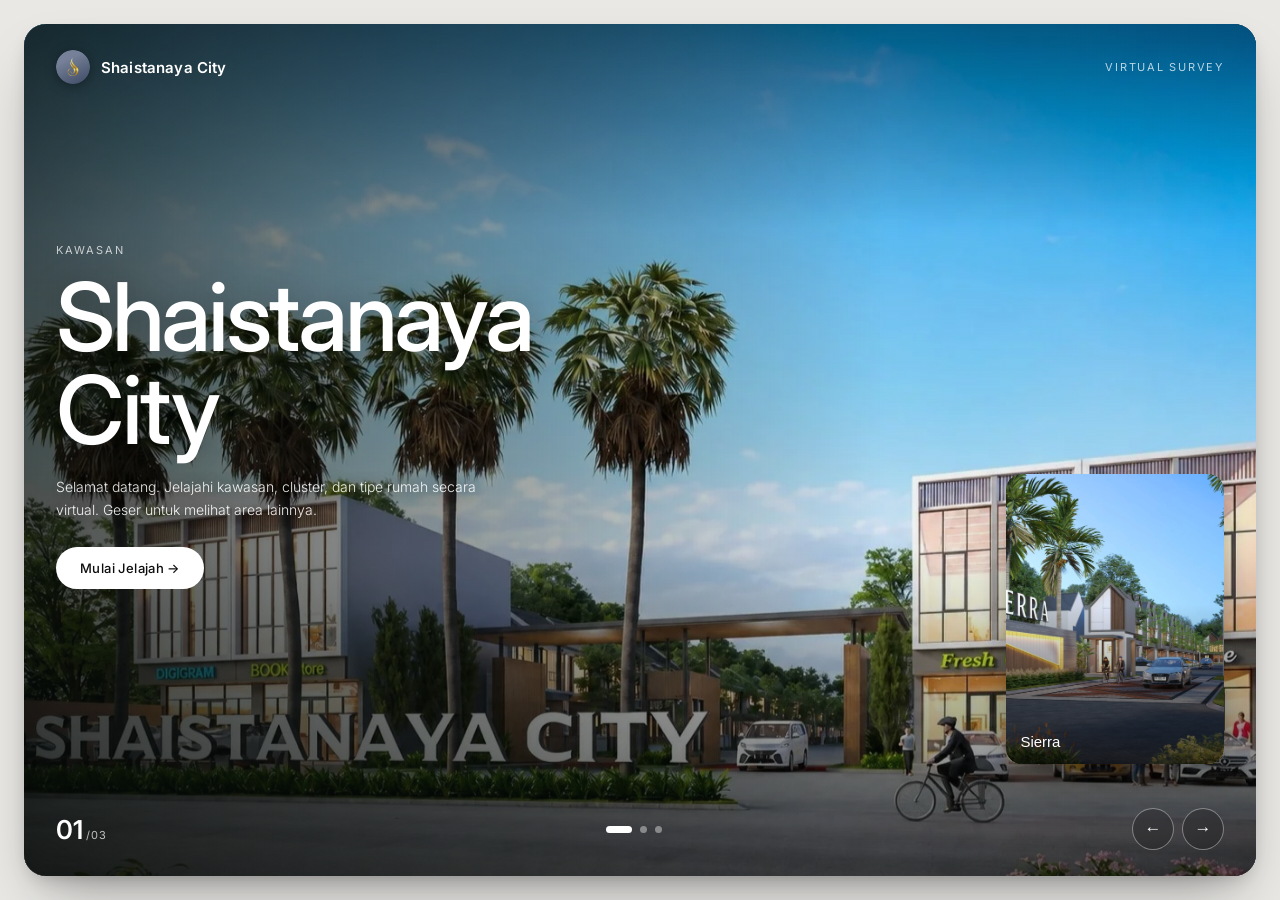
==== commit 430c05c0: "Deskew tilted panoramas (roll correction by measured vertical-line angle, crop, remap hotspots/TV co" ====
--- a/index.html
+++ b/index.html
@@ -31,9 +31,9 @@
 <link rel="preconnect" href="https://fonts.gstatic.com" crossorigin />
 <link href="https://fonts.googleapis.com/css2?family=Inter:wght@300;400;500;600&display=swap" rel="stylesheet" />
 <link rel="stylesheet" href="vendor/pannellum.css" />
-<link rel="stylesheet" href="survey.css?v=202611200611" />
-<link rel="stylesheet" href="home.css?v=202611200611" />
-<link rel="stylesheet" href="lead.css?v=202611200611" />
+<link rel="stylesheet" href="survey.css?v=202611200621" />
+<link rel="stylesheet" href="home.css?v=202611200621" />
+<link rel="stylesheet" href="lead.css?v=202611200621" />
 </head>
 <body>
   <div class="stage">
@@ -93,9 +93,9 @@
   </div>
 
   <script src="vendor/pannellum.js"></script>
-  <script src="data.js?v=202611200611"></script>
-  <script src="survey.js?v=202611200611"></script>
-  <script src="home.js?v=202611200611"></script>
-  <script src="lead.js?v=202611200611"></script>
+  <script src="data.js?v=202611200621"></script>
+  <script src="survey.js?v=202611200621"></script>
+  <script src="home.js?v=202611200621"></script>
+  <script src="lead.js?v=202611200621"></script>
 </body>
 </html>
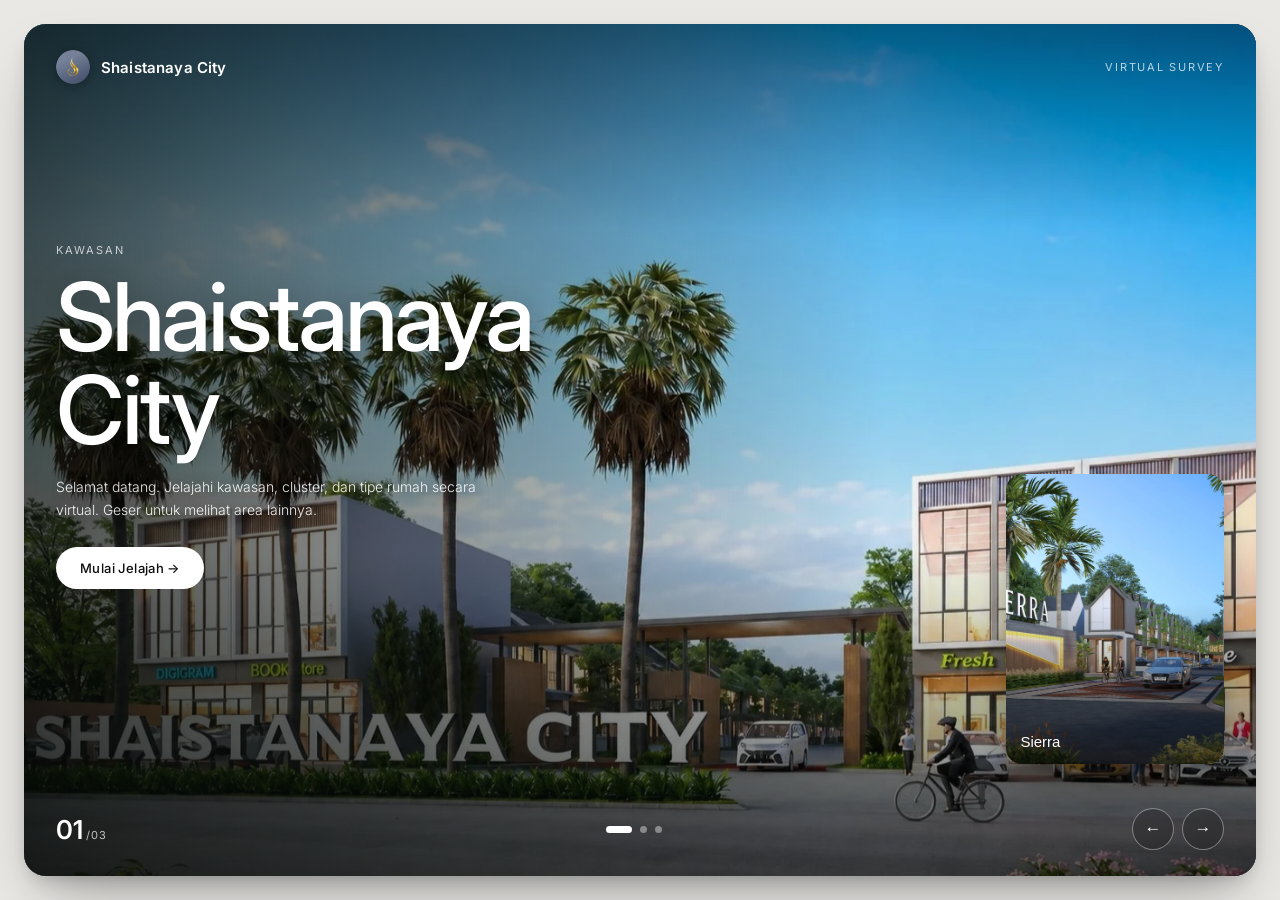
==== commit 20255139: "Bianca Ruang Kerja: keep only IMG_5286 and 5287 (desk without phone), drop 5284/5285 and relink Co-A" ====
--- a/index.html
+++ b/index.html
@@ -6,15 +6,15 @@
 <title>Virtual Survey — Shaistanaya City</title>
 <meta name="description" content="Jelajahi cluster Sierra dan Montana di Shaistanaya City secara virtual: lihat tampak luar, tampak dalam, dan spesifikasi tiap tipe rumah dari HP atau laptop." />
 <meta name="theme-color" content="#0d0d0d" />
-<link rel="canonical" href="https://virtualsurvey.vercel.app/" />
+<link rel="canonical" href="https://virtualsurveyshaistanayacity.vercel.app/" />
 <!-- Pratinjau saat link dibagikan (WhatsApp, Facebook, Instagram DM, dll). Ganti og.jpg untuk mengubah gambarnya (1200×630). -->
 <meta property="og:type" content="website" />
 <meta property="og:site_name" content="Shaistanaya City" />
 <meta property="og:locale" content="id_ID" />
 <meta property="og:title" content="Virtual Survey Shaistanaya City" />
 <meta property="og:description" content="Jelajahi cluster dan rumahnya secara virtual, langsung dari HP atau laptop." />
-<meta property="og:url" content="https://virtualsurvey.vercel.app/" />
-<meta property="og:image" content="https://virtualsurvey.vercel.app/og.jpg" />
+<meta property="og:url" content="https://virtualsurveyshaistanayacity.vercel.app/" />
+<meta property="og:image" content="https://virtualsurveyshaistanayacity.vercel.app/og.jpg" />
 <meta property="og:image:type" content="image/jpeg" />
 <meta property="og:image:width" content="1200" />
 <meta property="og:image:height" content="630" />
@@ -22,7 +22,7 @@
 <meta name="twitter:card" content="summary_large_image" />
 <meta name="twitter:title" content="Virtual Survey Shaistanaya City" />
 <meta name="twitter:description" content="Jelajahi cluster dan rumahnya secara virtual, langsung dari HP atau laptop." />
-<meta name="twitter:image" content="https://virtualsurvey.vercel.app/og.jpg" />
+<meta name="twitter:image" content="https://virtualsurveyshaistanayacity.vercel.app/og.jpg" />
 <link rel="preload" as="image" href="photos/home-gerbang.webp" fetchpriority="high" />
 <link rel="icon" type="image/png" sizes="32x32" href="favicon-32.png" />
 <link rel="icon" type="image/png" sizes="192x192" href="assets/icon-192.png" />
@@ -31,9 +31,9 @@
 <link rel="preconnect" href="https://fonts.gstatic.com" crossorigin />
 <link href="https://fonts.googleapis.com/css2?family=Inter:wght@300;400;500;600&display=swap" rel="stylesheet" />
 <link rel="stylesheet" href="vendor/pannellum.css" />
-<link rel="stylesheet" href="survey.css?v=202611200621" />
-<link rel="stylesheet" href="home.css?v=202611200621" />
-<link rel="stylesheet" href="lead.css?v=202611200621" />
+<link rel="stylesheet" href="survey.css?v=202611200712" />
+<link rel="stylesheet" href="home.css?v=202611200712" />
+<link rel="stylesheet" href="lead.css?v=202611200712" />
 </head>
 <body>
   <div class="stage">
@@ -93,9 +93,9 @@
   </div>
 
   <script src="vendor/pannellum.js"></script>
-  <script src="data.js?v=202611200621"></script>
-  <script src="survey.js?v=202611200621"></script>
-  <script src="home.js?v=202611200621"></script>
-  <script src="lead.js?v=202611200621"></script>
+  <script src="data.js?v=202611200712"></script>
+  <script src="survey.js?v=202611200712"></script>
+  <script src="home.js?v=202611200712"></script>
+  <script src="lead.js?v=202611200712"></script>
 </body>
 </html>
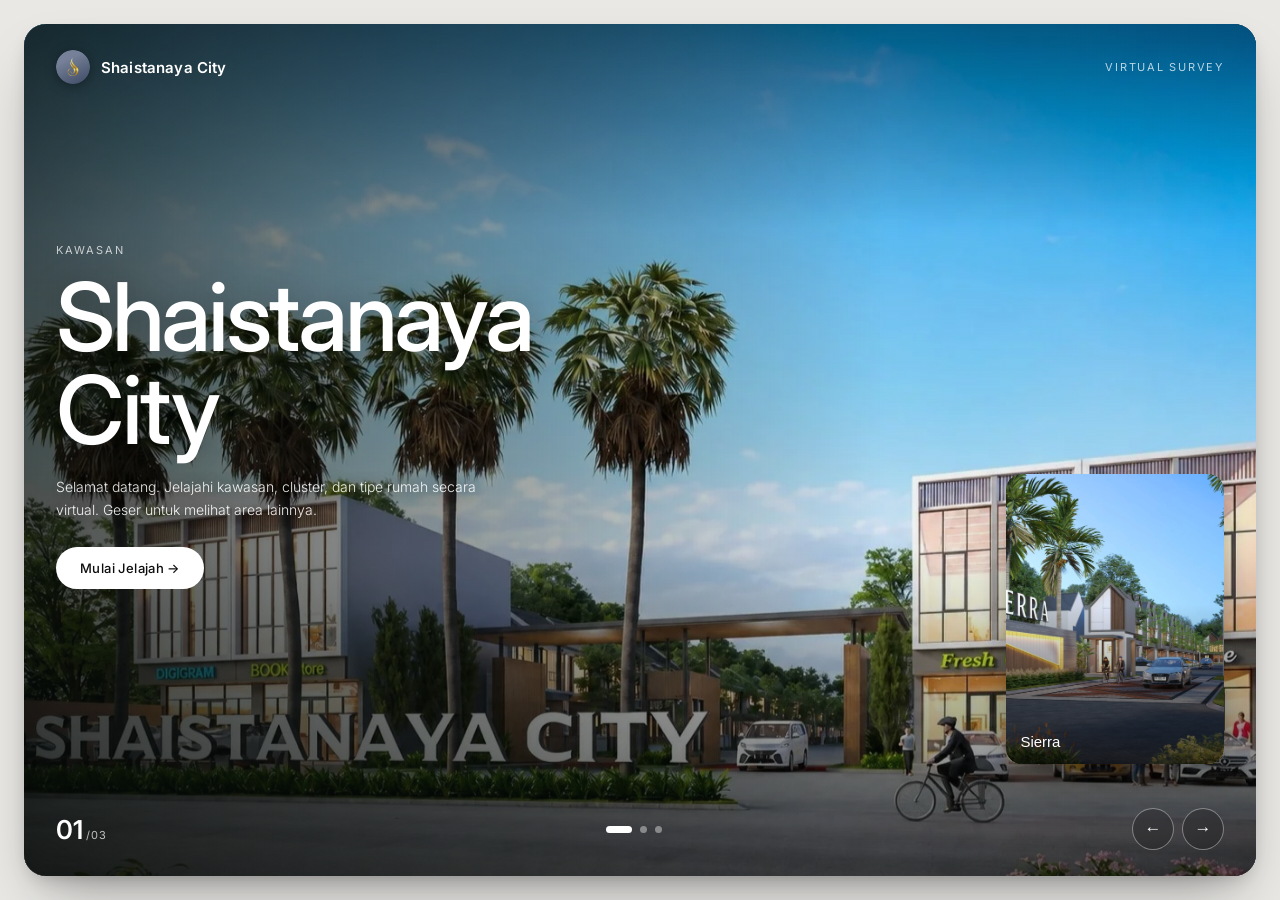
==== commit 8ab15fc4: "Bianca upper hallway: add a Kamar Mandi info pin on the black bathroom door (photo pending) Co-Autho" ====
--- a/index.html
+++ b/index.html
@@ -31,9 +31,9 @@
 <link rel="preconnect" href="https://fonts.gstatic.com" crossorigin />
 <link href="https://fonts.googleapis.com/css2?family=Inter:wght@300;400;500;600&display=swap" rel="stylesheet" />
 <link rel="stylesheet" href="vendor/pannellum.css" />
-<link rel="stylesheet" href="survey.css?v=202611200712" />
-<link rel="stylesheet" href="home.css?v=202611200712" />
-<link rel="stylesheet" href="lead.css?v=202611200712" />
+<link rel="stylesheet" href="survey.css?v=202611200837" />
+<link rel="stylesheet" href="home.css?v=202611200837" />
+<link rel="stylesheet" href="lead.css?v=202611200837" />
 </head>
 <body>
   <div class="stage">
@@ -93,9 +93,9 @@
   </div>
 
   <script src="vendor/pannellum.js"></script>
-  <script src="data.js?v=202611200712"></script>
-  <script src="survey.js?v=202611200712"></script>
-  <script src="home.js?v=202611200712"></script>
-  <script src="lead.js?v=202611200712"></script>
+  <script src="data.js?v=202611200837"></script>
+  <script src="survey.js?v=202611200837"></script>
+  <script src="home.js?v=202611200837"></script>
+  <script src="lead.js?v=202611200837"></script>
 </body>
 </html>
